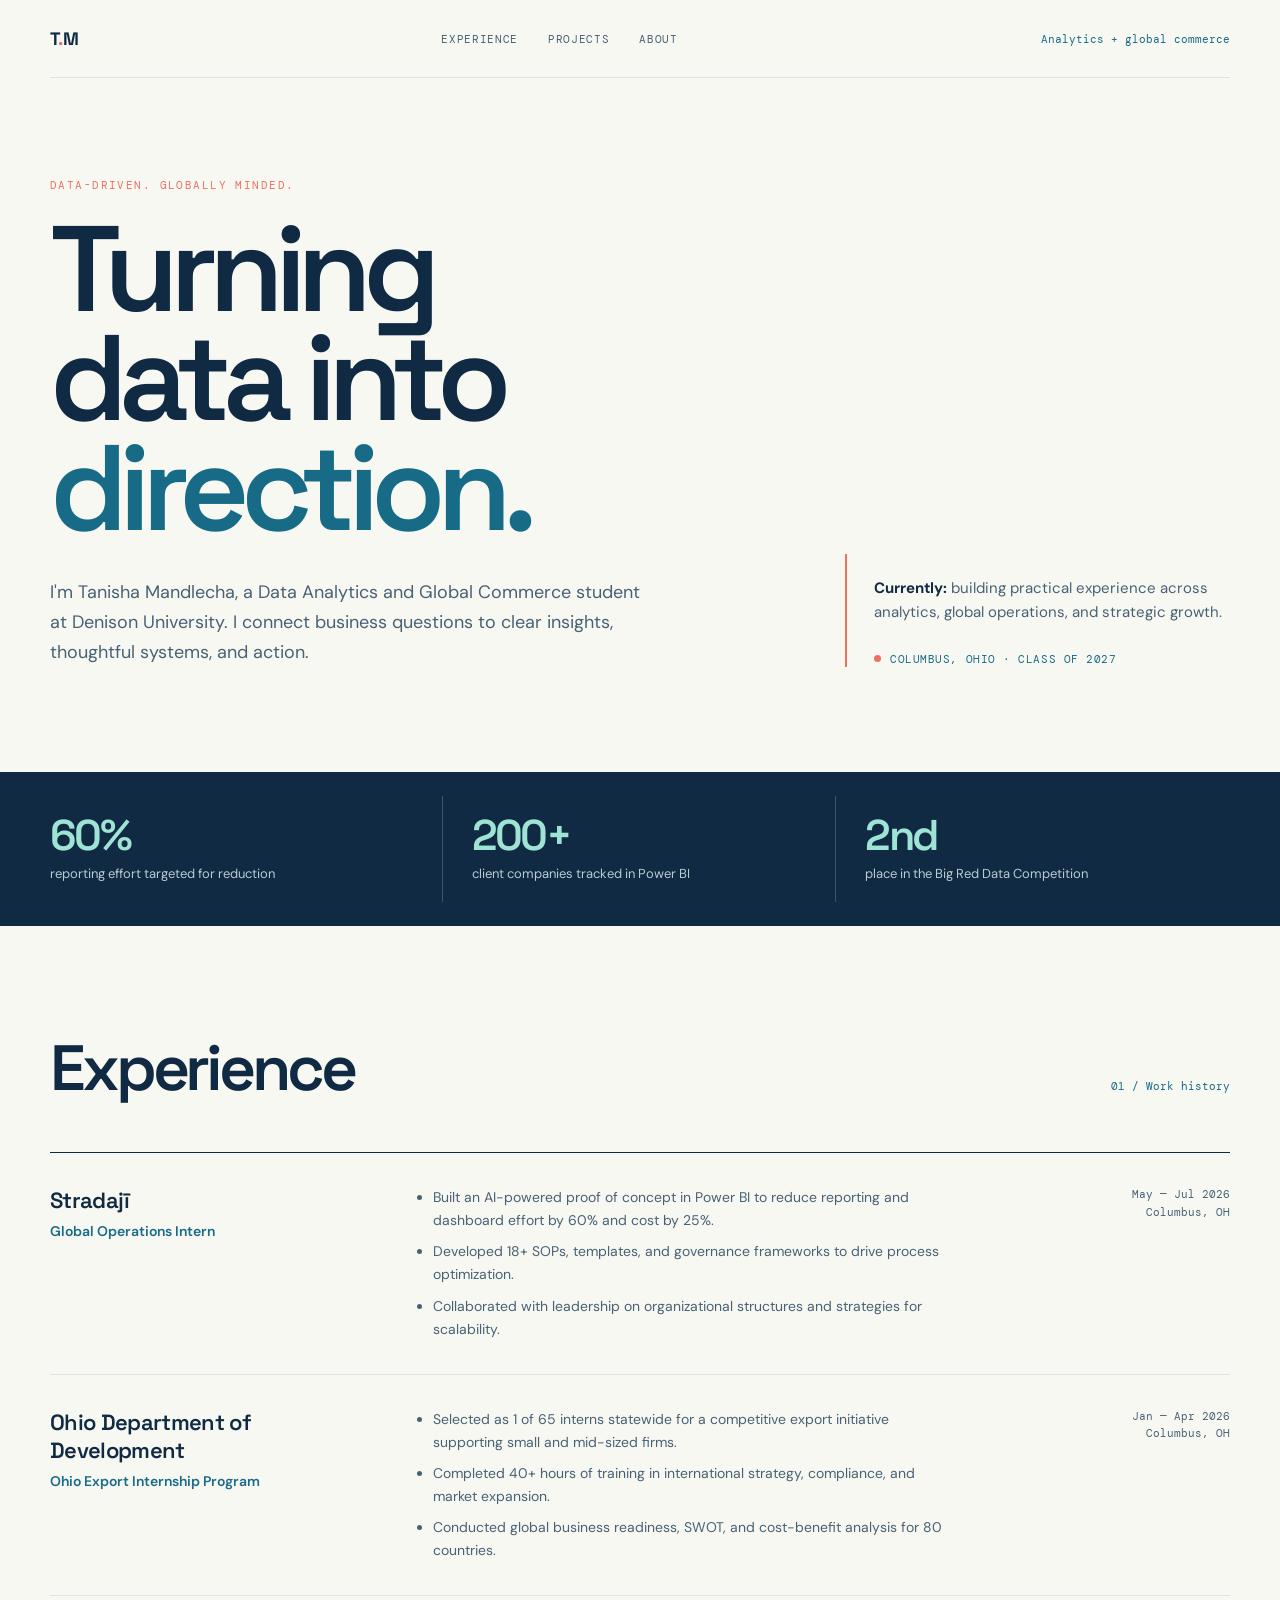
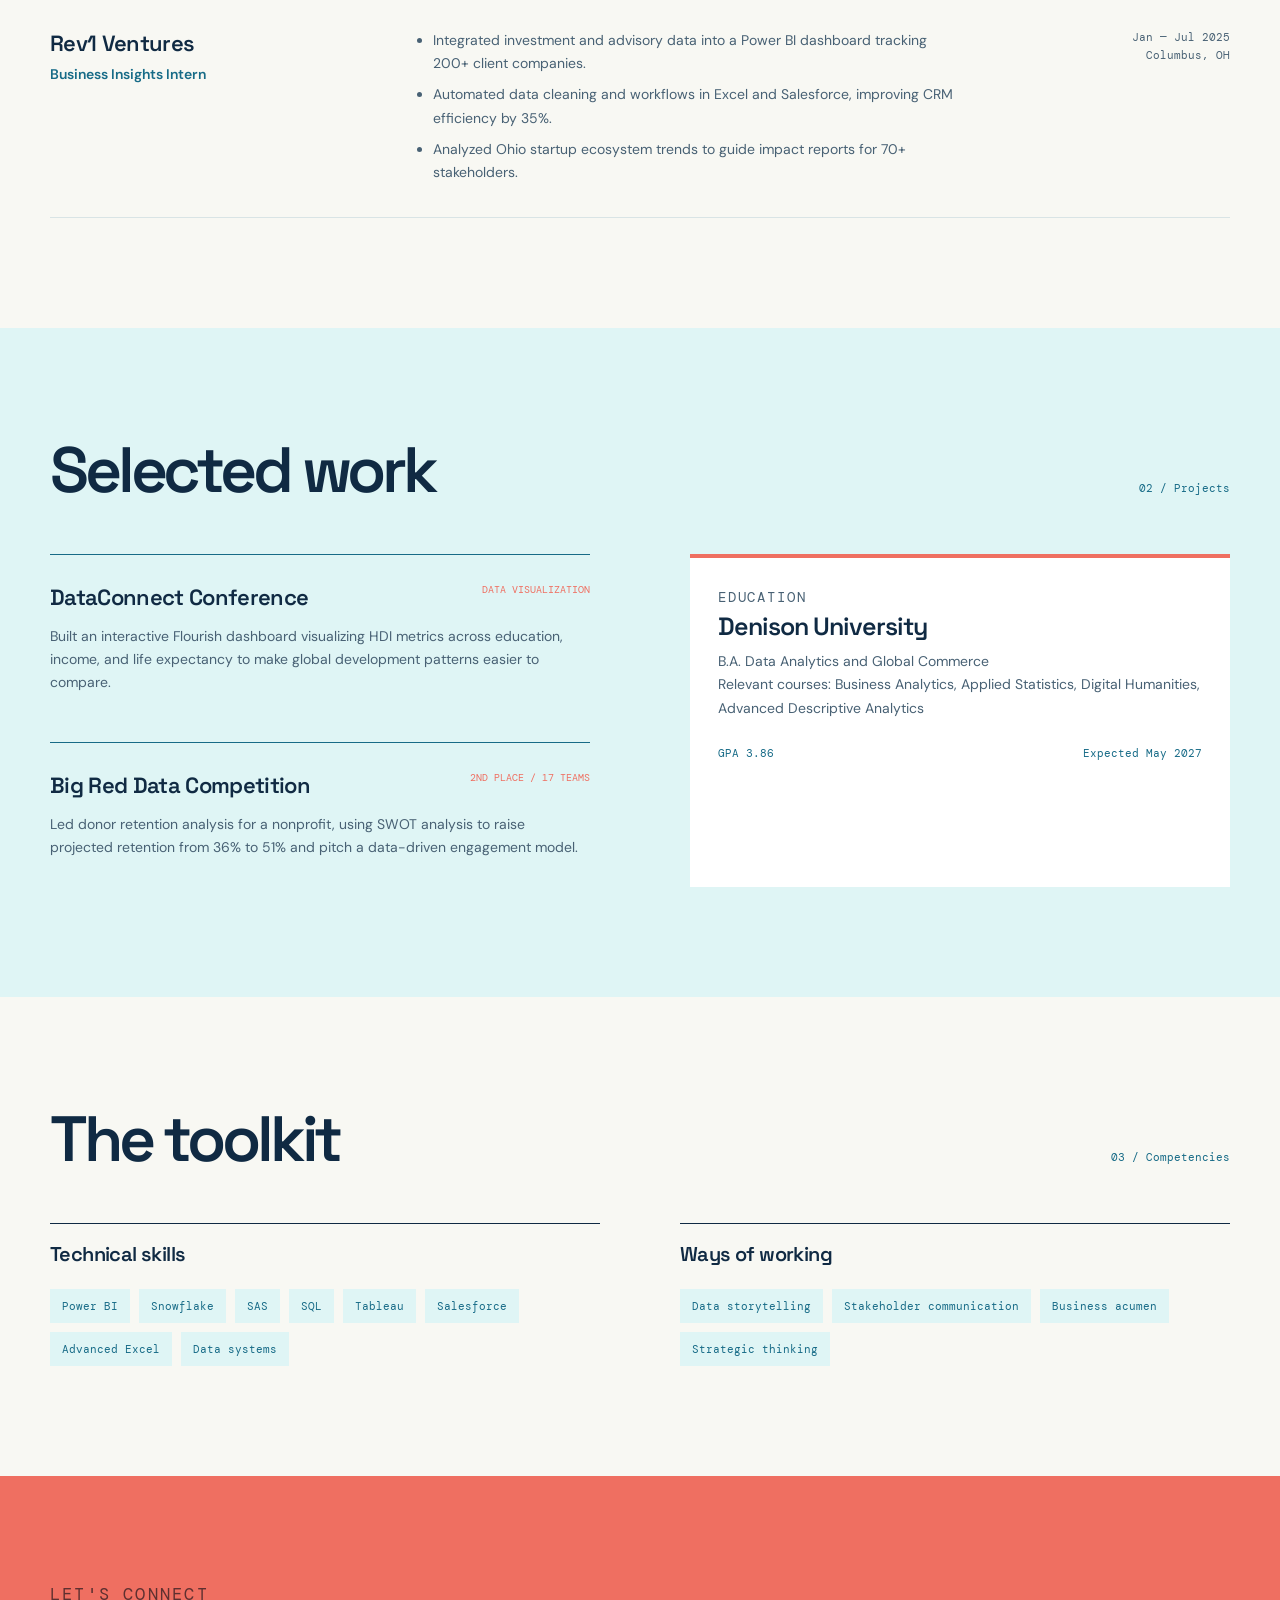
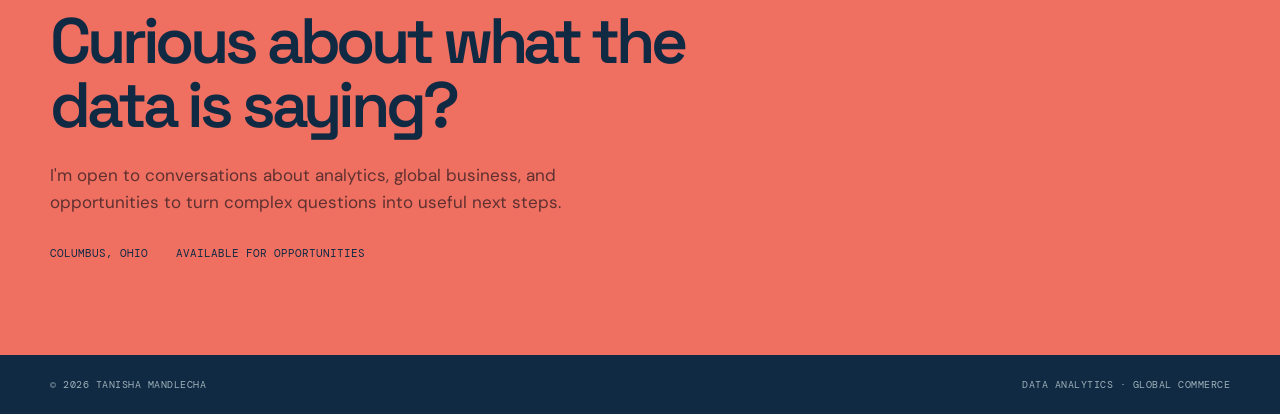
==== index-checkpoint.html @ de3f12a1 "Create index-checkpoint.html" ====
<!doctype html>
<html lang="en">
<head>
	<meta charset="utf-8">
	<meta name="viewport" content="width=device-width, initial-scale=1">
	<meta name="description" content="Tanisha Mandlecha is a Data Analytics and Global Commerce student at Denison University.">
	<title>Tanisha Mandlecha | Analytics & Global Commerce</title>
	<link rel="preconnect" href="https://fonts.googleapis.com">
	<link rel="preconnect" href="https://fonts.gstatic.com" crossorigin>
	<link href="https://fonts.googleapis.com/css2?family=DM+Mono:wght@400;500&family=DM+Sans:wght@400;500;600;700&family=Space+Grotesk:wght@500;600;700&display=swap" rel="stylesheet">
	<style>
		:root {
			--navy: #102a43;
			--blue: #176b87;
			--sky: #dff5f5;
			--mint: #9fe3d5;
			--coral: #ef6f61;
			--cream: #f8f8f3;
			--white: #fff;
			--ink-soft: #486174;
			--line: #d9e4e5;
			--display: "Space Grotesk", sans-serif;
			--body: "DM Sans", sans-serif;
			--mono: "DM Mono", monospace;
		}
		* { box-sizing: border-box; }
		html { scroll-behavior: smooth; }
		body { margin: 0; color: var(--navy); background: var(--cream); font-family: var(--body); }
		a { color: inherit; text-decoration: none; }
		.skip-link { position: absolute; left: 16px; top: -60px; padding: 10px 14px; color: var(--white); background: var(--navy); z-index: 10; }
		.skip-link:focus { top: 16px; }
		.container { width: min(1180px, calc(100% - 80px)); margin: 0 auto; }
		header { display: flex; align-items: center; justify-content: space-between; padding: 27px 0; border-bottom: 1px solid var(--line); }
		.logo { font: 700 18px var(--display); letter-spacing: -.04em; }
		.logo span { color: var(--coral); }
		nav { display: flex; gap: 30px; color: var(--ink-soft); font: 11px var(--mono); letter-spacing: .06em; text-transform: uppercase; }
		nav a { transition: color .2s ease; }
		nav a:hover, nav a:focus-visible { color: var(--coral); }
		.header-note { color: var(--blue); font: 11px var(--mono); }
		.hero { display: grid; grid-template-columns: minmax(0, 1.3fr) minmax(260px, .7fr); gap: 80px; align-items: end; min-height: 650px; padding: 100px 0 105px; }
		.eyebrow, .section-label { margin: 0 0 23px; color: var(--coral); font: 11px var(--mono); letter-spacing: .13em; text-transform: uppercase; }
		h1 { max-width: 800px; margin: 0; font: 600 clamp(4.6rem, 9.5vw, 9rem)/.9 var(--display); letter-spacing: -.075em; }
		.hero h1 em { color: var(--blue); font-style: normal; }
		.hero-intro { max-width: 610px; margin: 35px 0 0; color: var(--ink-soft); font-size: 18px; line-height: 1.65; }
		.hero-aside { padding: 22px 0 0 27px; border-left: 2px solid var(--coral); }
		.hero-aside p { margin: 0 0 22px; color: var(--ink-soft); font-size: 15px; line-height: 1.6; }
		.hero-aside strong { color: var(--navy); font-weight: 700; }
		.location { display: inline-flex; align-items: center; gap: 9px; color: var(--blue); font: 11px var(--mono); letter-spacing: .05em; text-transform: uppercase; }
		.location::before { content: ""; width: 7px; height: 7px; border-radius: 50%; background: var(--coral); }
		.impact { padding: 24px 0; color: var(--white); background: var(--navy); }
		.impact-grid { display: grid; grid-template-columns: repeat(3, 1fr); gap: 1px; }
		.impact-card { padding: 20px 28px 20px 0; border-right: 1px solid rgba(255, 255, 255, .2); }
		.impact-card + .impact-card { padding-left: 28px; }
		.impact-card:last-child { border: 0; }
		.impact-number { display: block; color: var(--mint); font: 600 43px/.95 var(--display); letter-spacing: -.06em; }
		.impact-label { display: block; margin-top: 8px; color: #b9cbd2; font-size: 13px; }
		.section { padding: 110px 0; }
		.section-heading { display: flex; align-items: baseline; justify-content: space-between; gap: 30px; margin-bottom: 52px; }
		h2 { margin: 0; font: 600 clamp(2.5rem, 5vw, 4.4rem)/1 var(--display); letter-spacing: -.065em; }
		.section-number { color: var(--blue); font: 11px var(--mono); }
		.experience-list { border-top: 1px solid var(--navy); }
		.experience-item { display: grid; grid-template-columns: 1.1fr 1.8fr .8fr; gap: 35px; padding: 33px 0; border-bottom: 1px solid var(--line); }
		.experience-item h3 { margin: 0 0 6px; font: 600 22px var(--display); letter-spacing: -.03em; }
		.role { color: var(--blue); font-size: 14px; font-weight: 600; }
		.experience-item ul { margin: 0; padding-left: 18px; color: var(--ink-soft); font-size: 14px; line-height: 1.65; }
		.experience-item li + li { margin-top: 8px; }
		.date { color: var(--ink-soft); font: 11px var(--mono); line-height: 1.6; text-align: right; }
		.light-band { background: var(--sky); }
		.two-column { display: grid; grid-template-columns: 1fr 1fr; gap: 100px; }
		.project { padding: 28px 0; border-top: 1px solid var(--blue); }
		.project + .project { margin-top: 20px; }
		.project-top { display: flex; justify-content: space-between; gap: 15px; }
		.project h3 { margin: 0; font: 600 22px var(--display); letter-spacing: -.03em; }
		.project-type { color: var(--coral); font: 10px var(--mono); text-transform: uppercase; }
		.project p { margin: 14px 0 0; color: var(--ink-soft); font-size: 14px; line-height: 1.65; }
		.education { padding: 28px; background: var(--white); border-top: 4px solid var(--coral); }
		.education h3 { margin: 0 0 8px; font: 600 25px var(--display); letter-spacing: -.04em; }
		.education p { margin: 0; color: var(--ink-soft); font-size: 14px; line-height: 1.7; }
		.edu-meta { display: flex; justify-content: space-between; gap: 15px; margin-top: 25px; color: var(--blue); font: 11px var(--mono); }
		.skills-layout { display: grid; grid-template-columns: 1fr 1fr; gap: 80px; }
		.skill-group { padding-top: 17px; border-top: 1px solid var(--navy); }
		.skill-group h3 { margin: 0 0 22px; font: 600 20px var(--display); letter-spacing: -.03em; }
		.skill-list { display: flex; flex-wrap: wrap; gap: 9px; }
		.skill { padding: 10px 12px; color: var(--blue); background: var(--sky); font: 11px var(--mono); }
		.contact { padding: 80px 0 95px; color: var(--white); background: var(--coral); }
		.contact h2 { max-width: 720px; color: var(--navy); }
		.contact p { max-width: 530px; margin: 25px 0 0; color: #5e3030; font-size: 17px; line-height: 1.6; }
		.contact-meta { display: flex; flex-wrap: wrap; gap: 13px 28px; margin-top: 30px; color: var(--navy); font: 11px var(--mono); text-transform: uppercase; }
		footer { color: #9eb1b9; background: var(--navy); font: 10px var(--mono); letter-spacing: .05em; text-transform: uppercase; }
		footer .container { display: flex; justify-content: space-between; gap: 20px; padding: 23px 0; }
		@media (max-width: 760px) {
			.container { width: min(100% - 40px, 590px); }
			header { padding: 21px 0; }
			nav { display: none; }
			.header-note { font-size: 9px; }
			.hero { display: block; min-height: auto; padding: 85px 0 90px; }
			h1 { font-size: clamp(4.4rem, 20vw, 7rem); }
			.hero-intro { font-size: 16px; }
			.hero-aside { margin-top: 55px; }
			.impact-grid { grid-template-columns: 1fr; gap: 0; }
			.impact-card, .impact-card + .impact-card { padding: 20px 0; border-right: 0; border-bottom: 1px solid rgba(255, 255, 255, .2); }
			.impact-card:last-child { border-bottom: 0; }
			.section { padding: 75px 0; }
			.section-heading { margin-bottom: 35px; }
			.experience-item { display: block; padding: 28px 0; }
			.experience-item ul { margin-top: 20px; }
			.date { margin-top: 19px; text-align: left; }
			.two-column, .skills-layout { grid-template-columns: 1fr; gap: 55px; }
			.project-top { display: block; }
			.project-type { display: block; margin-top: 8px; }
			footer .container { font-size: 8px; }
		}
	</style>
</head>
<body>
	<a class="skip-link" href="#main-content">Skip to content</a>
	<header class="container">
		<a class="logo" href="#top" aria-label="Tanisha Mandlecha home">T<span>.</span>M</a>
		<nav aria-label="Main navigation"><a href="#experience">Experience</a><a href="#projects">Projects</a><a href="#about">About</a></nav>
		<span class="header-note">Analytics + global commerce</span>
	</header>
	<main id="main-content">
		<section class="hero container" id="top" aria-labelledby="hero-title">
			<div><p class="eyebrow">Data-driven. Globally minded.</p><h1 id="hero-title">Turning<br>data into <em>direction.</em></h1><p class="hero-intro">I'm Tanisha Mandlecha, a Data Analytics and Global Commerce student at Denison University. I connect business questions to clear insights, thoughtful systems, and action.</p></div>
			<aside class="hero-aside"><p><strong>Currently:</strong> building practical experience across analytics, global operations, and strategic growth.</p><span class="location">Columbus, Ohio · Class of 2027</span></aside>
		</section>
		<section class="impact" aria-label="Career highlights"><div class="container impact-grid"><div class="impact-card"><span class="impact-number">60%</span><span class="impact-label">reporting effort targeted for reduction</span></div><div class="impact-card"><span class="impact-number">200+</span><span class="impact-label">client companies tracked in Power BI</span></div><div class="impact-card"><span class="impact-number">2nd</span><span class="impact-label">place in the Big Red Data Competition</span></div></div></section>
		<section class="section container" id="experience" aria-labelledby="experience-title">
			<div class="section-heading"><h2 id="experience-title">Experience</h2><span class="section-number">01 / Work history</span></div>
			<div class="experience-list">
				<article class="experience-item"><div><h3>Stradajī</h3><span class="role">Global Operations Intern</span></div><ul><li>Built an AI-powered proof of concept in Power BI to reduce reporting and dashboard effort by 60% and cost by 25%.</li><li>Developed 18+ SOPs, templates, and governance frameworks to drive process optimization.</li><li>Collaborated with leadership on organizational structures and strategies for scalability.</li></ul><div class="date">May — Jul 2026<br>Columbus, OH</div></article>
				<article class="experience-item"><div><h3>Ohio Department of Development</h3><span class="role">Ohio Export Internship Program</span></div><ul><li>Selected as 1 of 65 interns statewide for a competitive export initiative supporting small and mid-sized firms.</li><li>Completed 40+ hours of training in international strategy, compliance, and market expansion.</li><li>Conducted global business readiness, SWOT, and cost-benefit analysis for 80 countries.</li></ul><div class="date">Jan — Apr 2026<br>Columbus, OH</div></article>
				<article class="experience-item"><div><h3>Rev1 Ventures</h3><span class="role">Business Insights Intern</span></div><ul><li>Integrated investment and advisory data into a Power BI dashboard tracking 200+ client companies.</li><li>Automated data cleaning and workflows in Excel and Salesforce, improving CRM efficiency by 35%.</li><li>Analyzed Ohio startup ecosystem trends to guide impact reports for 70+ stakeholders.</li></ul><div class="date">Jan — Jul 2025<br>Columbus, OH</div></article>
			</div>
		</section>
		<section class="light-band" id="projects"><div class="section container"><div class="section-heading"><h2>Selected work</h2><span class="section-number">02 / Projects</span></div><div class="two-column"><div><article class="project"><div class="project-top"><h3>DataConnect Conference</h3><span class="project-type">Data visualization</span></div><p>Built an interactive Flourish dashboard visualizing HDI metrics across education, income, and life expectancy to make global development patterns easier to compare.</p></article><article class="project"><div class="project-top"><h3>Big Red Data Competition</h3><span class="project-type">2nd place / 17 teams</span></div><p>Led donor retention analysis for a nonprofit, using SWOT analysis to raise projected retention from 36% to 51% and pitch a data-driven engagement model.</p></article></div><div class="education" id="about"><p class="section-label">Education</p><h3>Denison University</h3><p>B.A. Data Analytics and Global Commerce<br>Relevant courses: Business Analytics, Applied Statistics, Digital Humanities, Advanced Descriptive Analytics</p><div class="edu-meta"><span>GPA 3.86</span><span>Expected May 2027</span></div></div></div></div></section>
		<section class="section container" aria-labelledby="skills-title"><div class="section-heading"><h2 id="skills-title">The toolkit</h2><span class="section-number">03 / Competencies</span></div><div class="skills-layout"><div class="skill-group"><h3>Technical skills</h3><div class="skill-list"><span class="skill">Power BI</span><span class="skill">Snowflake</span><span class="skill">SAS</span><span class="skill">SQL</span><span class="skill">Tableau</span><span class="skill">Salesforce</span><span class="skill">Advanced Excel</span><span class="skill">Data systems</span></div></div><div class="skill-group"><h3>Ways of working</h3><div class="skill-list"><span class="skill">Data storytelling</span><span class="skill">Stakeholder communication</span><span class="skill">Business acumen</span><span class="skill">Strategic thinking</span></div></div></div></section>
		<section class="contact" aria-labelledby="contact-title"><div class="container"><p class="section-label">Let's connect</p><h2 id="contact-title">Curious about what the data is saying?</h2><p>I'm open to conversations about analytics, global business, and opportunities to turn complex questions into useful next steps.</p><div class="contact-meta"><span>Columbus, Ohio</span><span>Available for opportunities</span></div></div></section>
	</main>
	<footer><div class="container"><span>© 2026 Tanisha Mandlecha</span><span>Data analytics · Global commerce</span></div></footer>
</body>
</html>
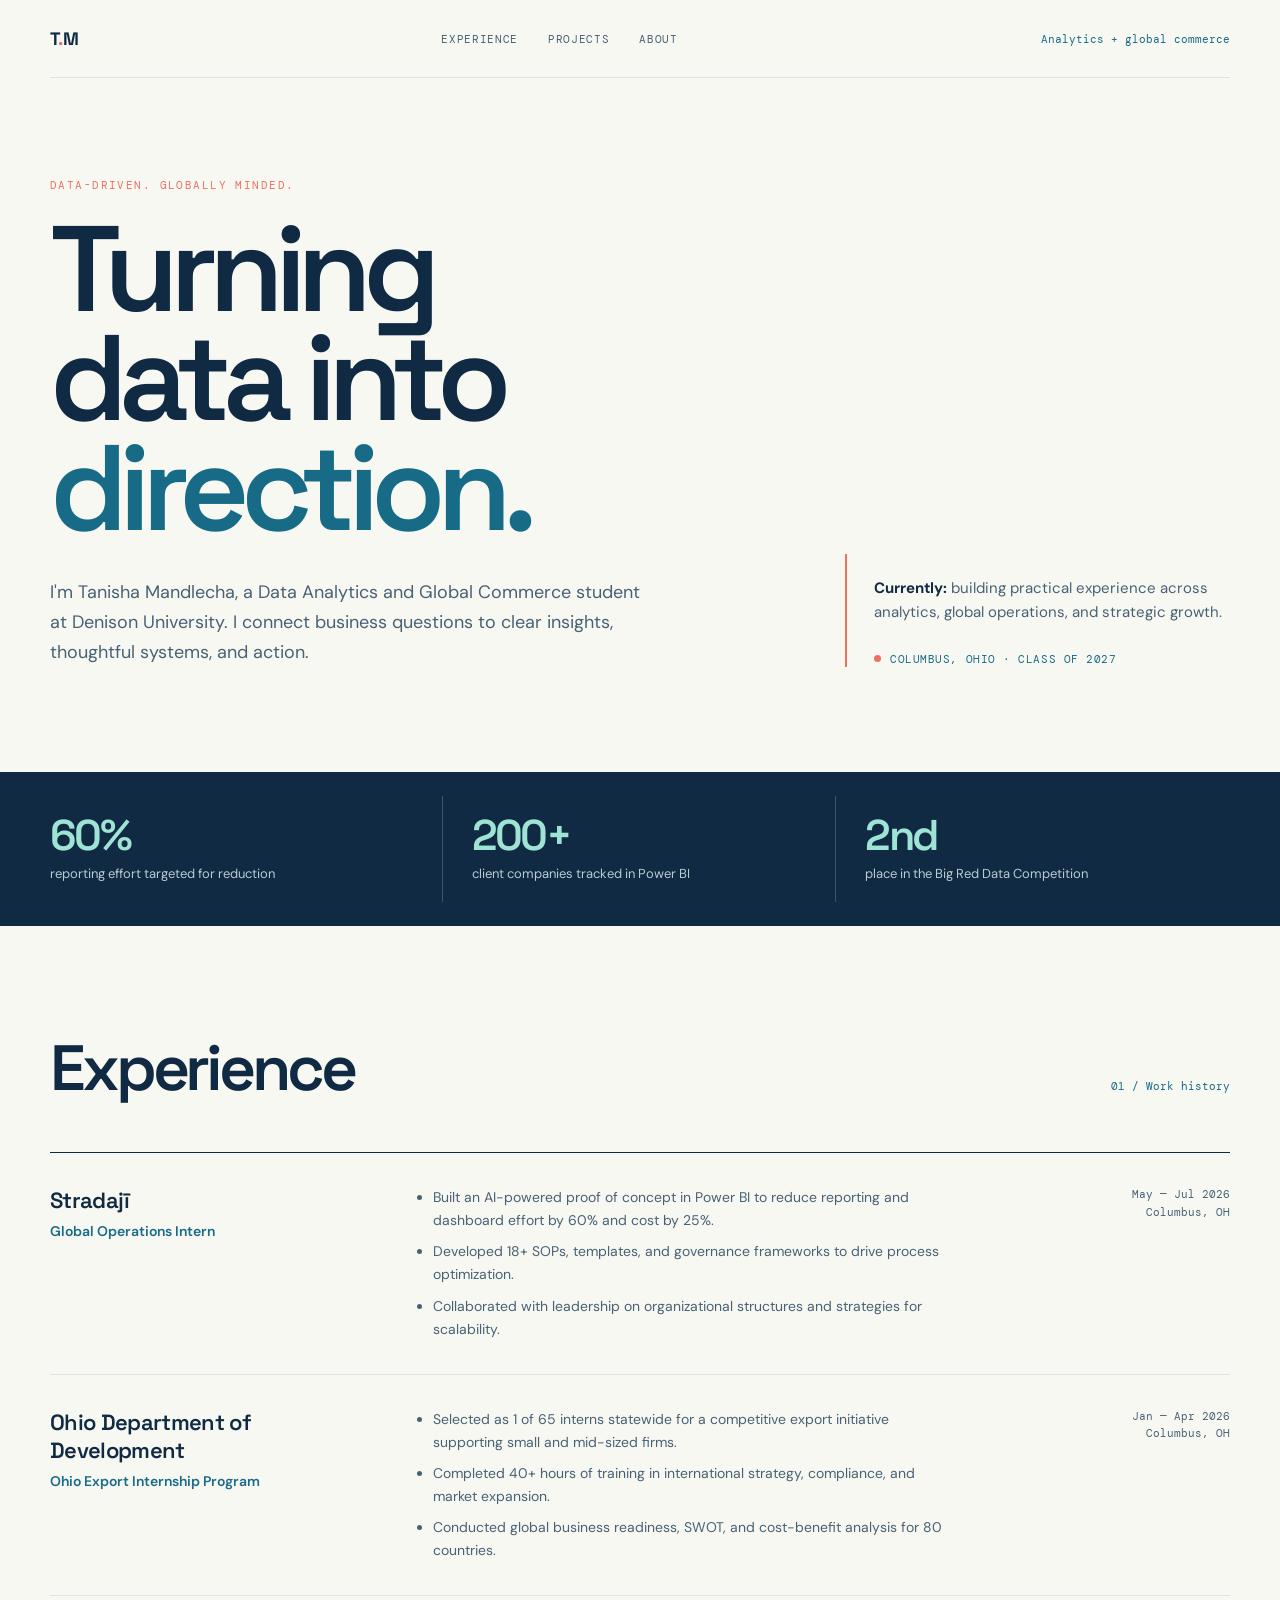
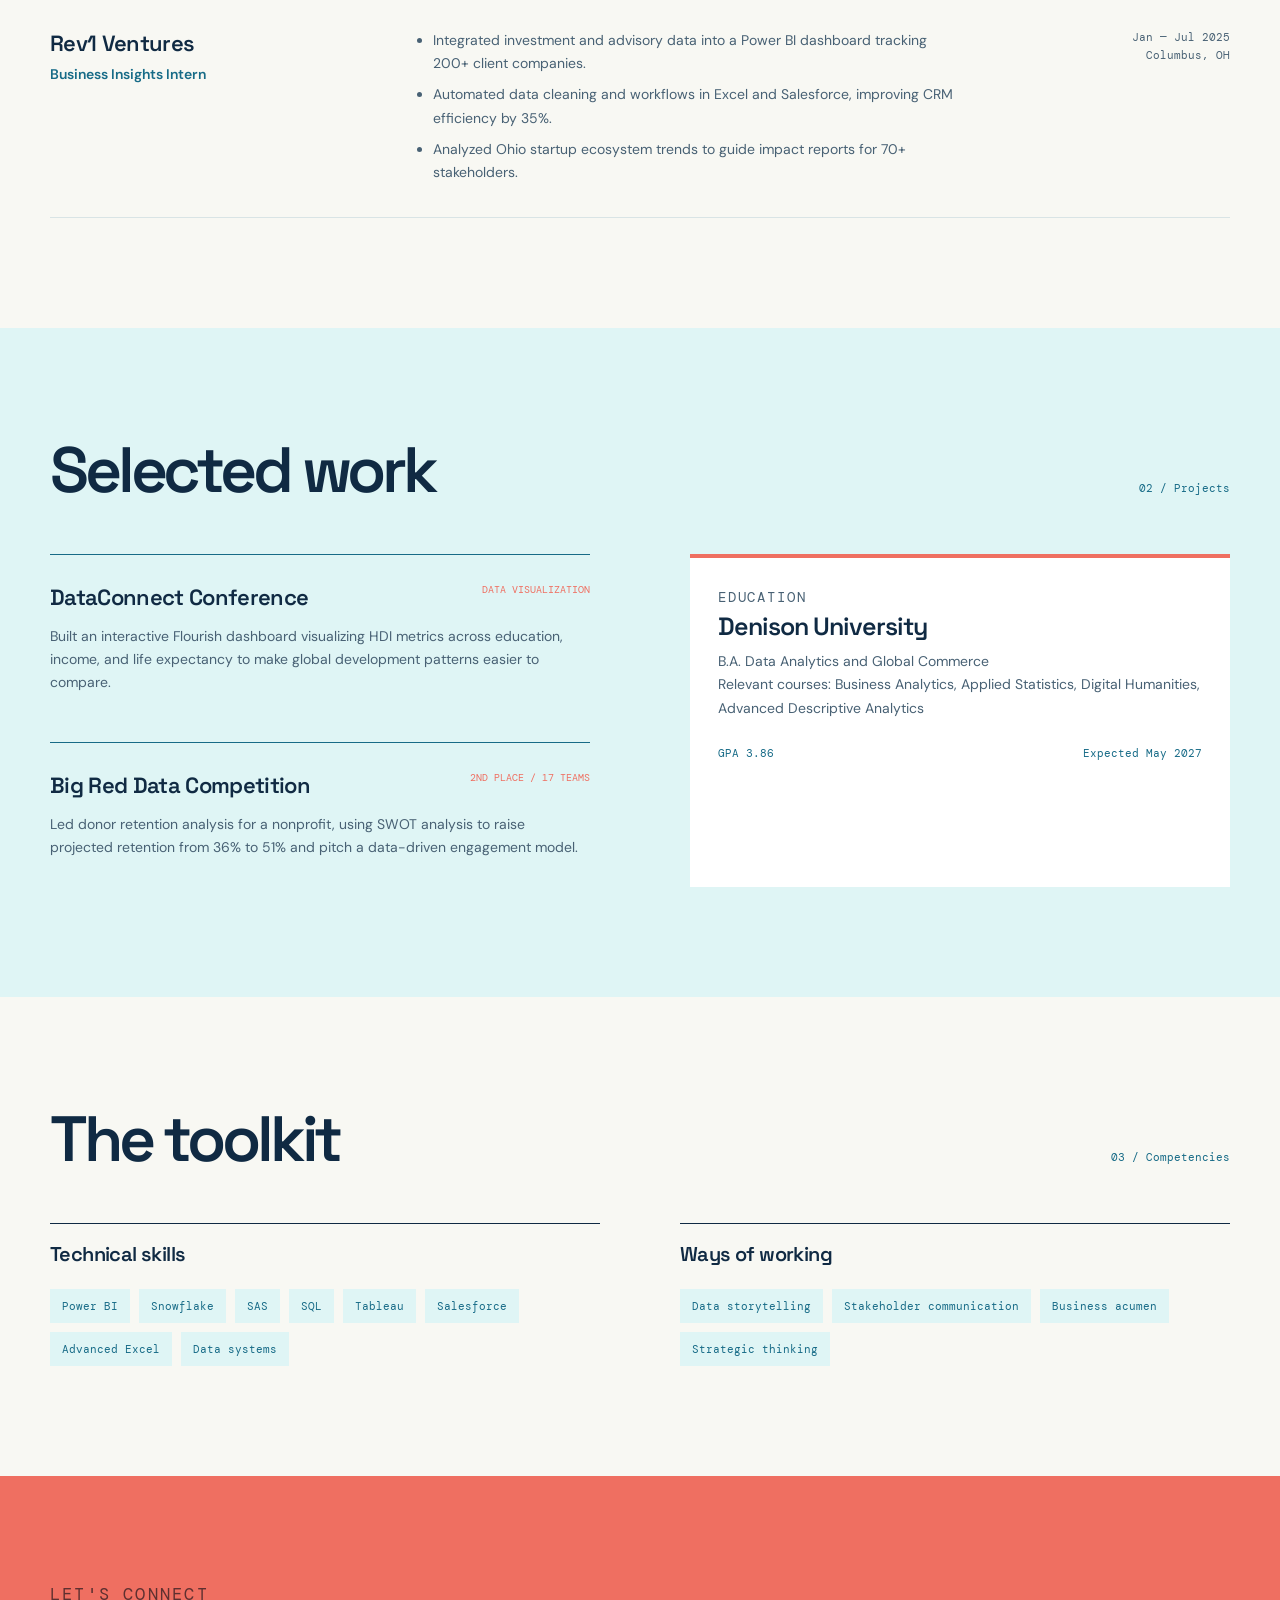
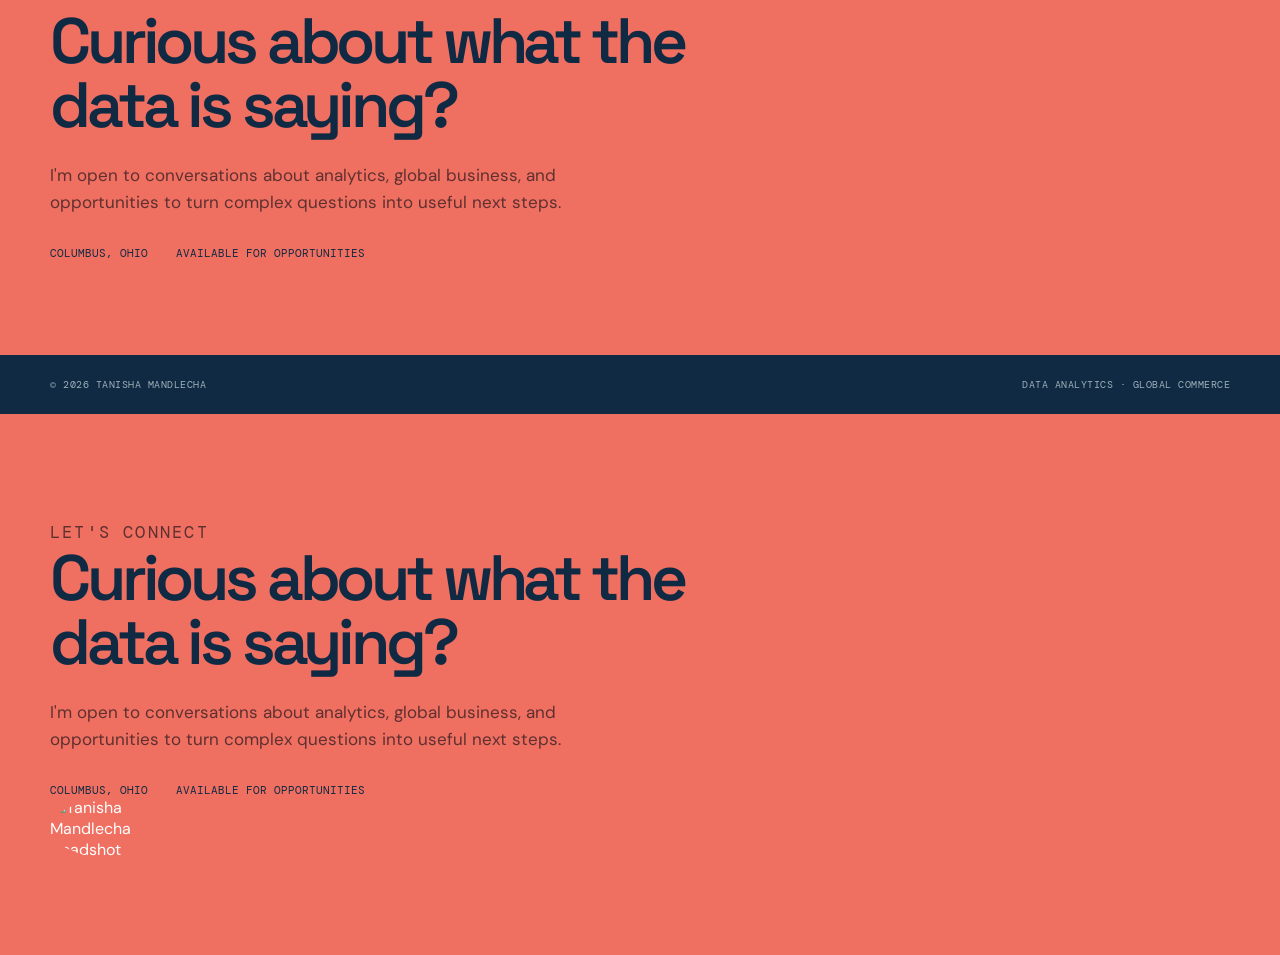
==== commit 8df33bef: "Update index-checkpoint.html" ====
--- a/index-checkpoint.html
+++ b/index-checkpoint.html
@@ -138,5 +138,26 @@
 		<section class="contact" aria-labelledby="contact-title"><div class="container"><p class="section-label">Let's connect</p><h2 id="contact-title">Curious about what the data is saying?</h2><p>I'm open to conversations about analytics, global business, and opportunities to turn complex questions into useful next steps.</p><div class="contact-meta"><span>Columbus, Ohio</span><span>Available for opportunities</span></div></div></section>
 	</main>
 	<footer><div class="container"><span>© 2026 Tanisha Mandlecha</span><span>Data analytics · Global commerce</span></div></footer>
+	<body>
+		<!-- Other sections of the website -->
+		
+		<!-- Add the "Let's connect" section here -->
+		<section class="contact" aria-labelledby="contact-title">
+		  <div class="container">
+			<p class="section-label">Let's connect</p>
+			<h2 id="contact-title">Curious about what the data is saying?</h2>
+			<p>I'm open to conversations about analytics, global business, and opportunities to turn complex questions into useful next steps.</p>
+			<div class="contact-meta">
+			  <span>Columbus, Ohio</span>
+			  <span>Available for opportunities</span>
+			</div>
+			<!-- Adding the headshot image -->
+			<div class="headshot">
+			  <img src="IMG_5305.png" alt="Tanisha Mandlecha Headshot" style="max-width: 150px; border-radius: 50%;">
+			</div>
+		  </div>
+		</section>
+		
+	  </body>
 </body>
 </html>
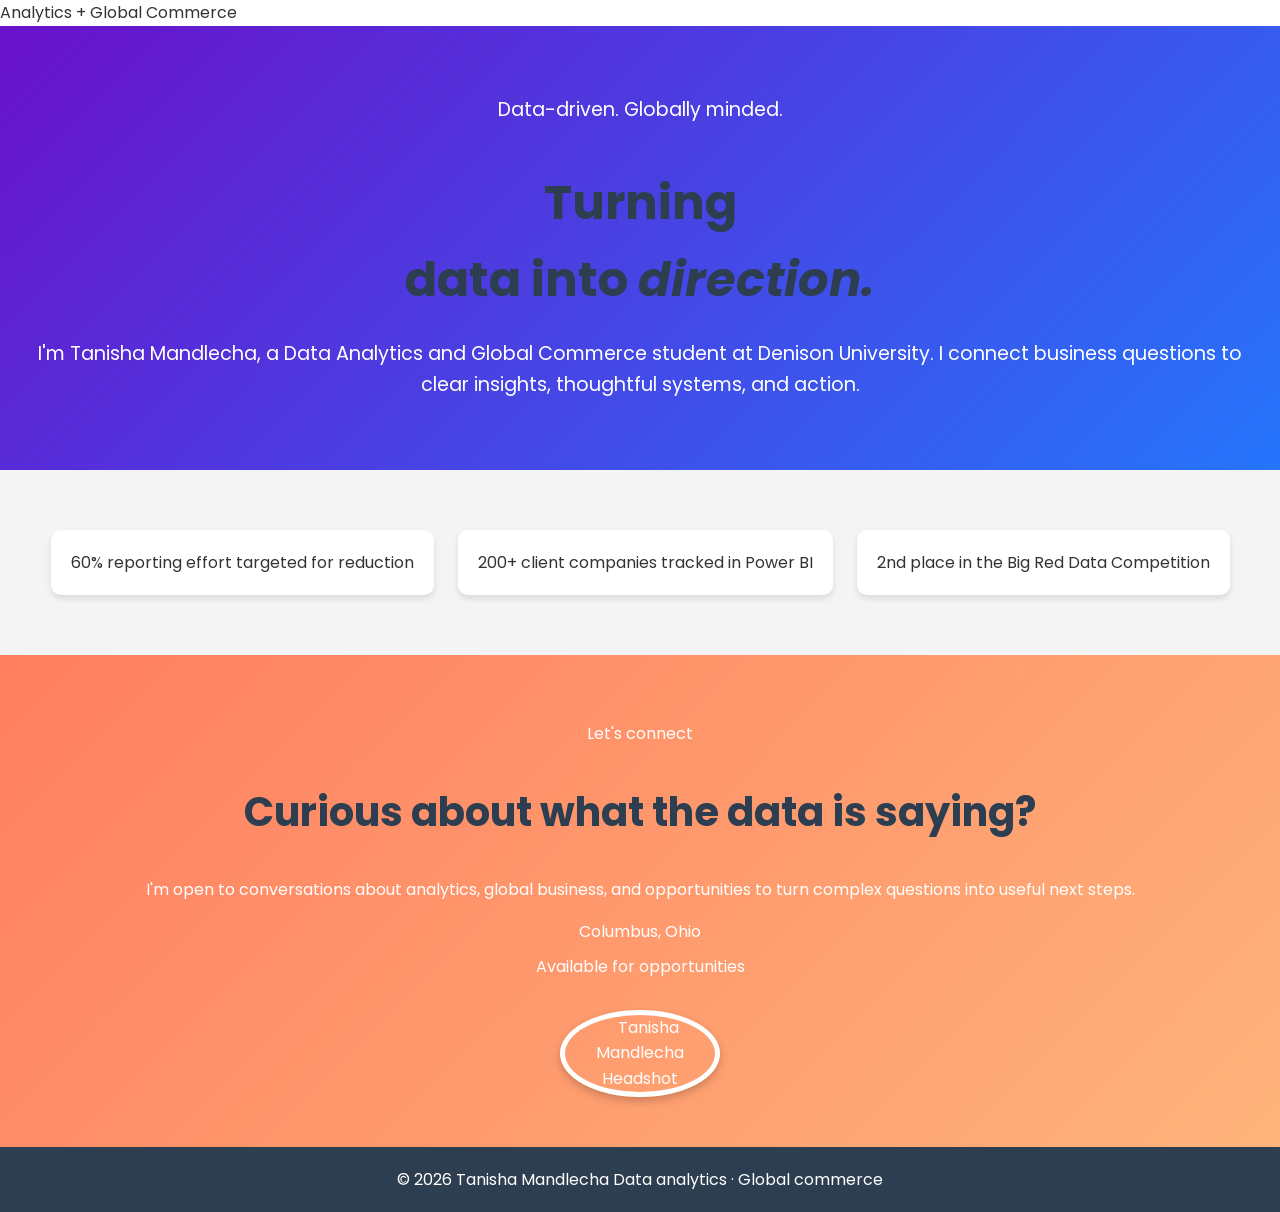
==== commit 3ab74cd3: "Update index-checkpoint.html" ====
--- a/index-checkpoint.html
+++ b/index-checkpoint.html
@@ -1,163 +1,154 @@
-<!doctype html>
+<!DOCTYPE html>
 <html lang="en">
 <head>
-	<meta charset="utf-8">
-	<meta name="viewport" content="width=device-width, initial-scale=1">
-	<meta name="description" content="Tanisha Mandlecha is a Data Analytics and Global Commerce student at Denison University.">
-	<title>Tanisha Mandlecha | Analytics & Global Commerce</title>
-	<link rel="preconnect" href="https://fonts.googleapis.com">
-	<link rel="preconnect" href="https://fonts.gstatic.com" crossorigin>
-	<link href="https://fonts.googleapis.com/css2?family=DM+Mono:wght@400;500&family=DM+Sans:wght@400;500;600;700&family=Space+Grotesk:wght@500;600;700&display=swap" rel="stylesheet">
-	<style>
-		:root {
-			--navy: #102a43;
-			--blue: #176b87;
-			--sky: #dff5f5;
-			--mint: #9fe3d5;
-			--coral: #ef6f61;
-			--cream: #f8f8f3;
-			--white: #fff;
-			--ink-soft: #486174;
-			--line: #d9e4e5;
-			--display: "Space Grotesk", sans-serif;
-			--body: "DM Sans", sans-serif;
-			--mono: "DM Mono", monospace;
-		}
-		* { box-sizing: border-box; }
-		html { scroll-behavior: smooth; }
-		body { margin: 0; color: var(--navy); background: var(--cream); font-family: var(--body); }
-		a { color: inherit; text-decoration: none; }
-		.skip-link { position: absolute; left: 16px; top: -60px; padding: 10px 14px; color: var(--white); background: var(--navy); z-index: 10; }
-		.skip-link:focus { top: 16px; }
-		.container { width: min(1180px, calc(100% - 80px)); margin: 0 auto; }
-		header { display: flex; align-items: center; justify-content: space-between; padding: 27px 0; border-bottom: 1px solid var(--line); }
-		.logo { font: 700 18px var(--display); letter-spacing: -.04em; }
-		.logo span { color: var(--coral); }
-		nav { display: flex; gap: 30px; color: var(--ink-soft); font: 11px var(--mono); letter-spacing: .06em; text-transform: uppercase; }
-		nav a { transition: color .2s ease; }
-		nav a:hover, nav a:focus-visible { color: var(--coral); }
-		.header-note { color: var(--blue); font: 11px var(--mono); }
-		.hero { display: grid; grid-template-columns: minmax(0, 1.3fr) minmax(260px, .7fr); gap: 80px; align-items: end; min-height: 650px; padding: 100px 0 105px; }
-		.eyebrow, .section-label { margin: 0 0 23px; color: var(--coral); font: 11px var(--mono); letter-spacing: .13em; text-transform: uppercase; }
-		h1 { max-width: 800px; margin: 0; font: 600 clamp(4.6rem, 9.5vw, 9rem)/.9 var(--display); letter-spacing: -.075em; }
-		.hero h1 em { color: var(--blue); font-style: normal; }
-		.hero-intro { max-width: 610px; margin: 35px 0 0; color: var(--ink-soft); font-size: 18px; line-height: 1.65; }
-		.hero-aside { padding: 22px 0 0 27px; border-left: 2px solid var(--coral); }
-		.hero-aside p { margin: 0 0 22px; color: var(--ink-soft); font-size: 15px; line-height: 1.6; }
-		.hero-aside strong { color: var(--navy); font-weight: 700; }
-		.location { display: inline-flex; align-items: center; gap: 9px; color: var(--blue); font: 11px var(--mono); letter-spacing: .05em; text-transform: uppercase; }
-		.location::before { content: ""; width: 7px; height: 7px; border-radius: 50%; background: var(--coral); }
-		.impact { padding: 24px 0; color: var(--white); background: var(--navy); }
-		.impact-grid { display: grid; grid-template-columns: repeat(3, 1fr); gap: 1px; }
-		.impact-card { padding: 20px 28px 20px 0; border-right: 1px solid rgba(255, 255, 255, .2); }
-		.impact-card + .impact-card { padding-left: 28px; }
-		.impact-card:last-child { border: 0; }
-		.impact-number { display: block; color: var(--mint); font: 600 43px/.95 var(--display); letter-spacing: -.06em; }
-		.impact-label { display: block; margin-top: 8px; color: #b9cbd2; font-size: 13px; }
-		.section { padding: 110px 0; }
-		.section-heading { display: flex; align-items: baseline; justify-content: space-between; gap: 30px; margin-bottom: 52px; }
-		h2 { margin: 0; font: 600 clamp(2.5rem, 5vw, 4.4rem)/1 var(--display); letter-spacing: -.065em; }
-		.section-number { color: var(--blue); font: 11px var(--mono); }
-		.experience-list { border-top: 1px solid var(--navy); }
-		.experience-item { display: grid; grid-template-columns: 1.1fr 1.8fr .8fr; gap: 35px; padding: 33px 0; border-bottom: 1px solid var(--line); }
-		.experience-item h3 { margin: 0 0 6px; font: 600 22px var(--display); letter-spacing: -.03em; }
-		.role { color: var(--blue); font-size: 14px; font-weight: 600; }
-		.experience-item ul { margin: 0; padding-left: 18px; color: var(--ink-soft); font-size: 14px; line-height: 1.65; }
-		.experience-item li + li { margin-top: 8px; }
-		.date { color: var(--ink-soft); font: 11px var(--mono); line-height: 1.6; text-align: right; }
-		.light-band { background: var(--sky); }
-		.two-column { display: grid; grid-template-columns: 1fr 1fr; gap: 100px; }
-		.project { padding: 28px 0; border-top: 1px solid var(--blue); }
-		.project + .project { margin-top: 20px; }
-		.project-top { display: flex; justify-content: space-between; gap: 15px; }
-		.project h3 { margin: 0; font: 600 22px var(--display); letter-spacing: -.03em; }
-		.project-type { color: var(--coral); font: 10px var(--mono); text-transform: uppercase; }
-		.project p { margin: 14px 0 0; color: var(--ink-soft); font-size: 14px; line-height: 1.65; }
-		.education { padding: 28px; background: var(--white); border-top: 4px solid var(--coral); }
-		.education h3 { margin: 0 0 8px; font: 600 25px var(--display); letter-spacing: -.04em; }
-		.education p { margin: 0; color: var(--ink-soft); font-size: 14px; line-height: 1.7; }
-		.edu-meta { display: flex; justify-content: space-between; gap: 15px; margin-top: 25px; color: var(--blue); font: 11px var(--mono); }
-		.skills-layout { display: grid; grid-template-columns: 1fr 1fr; gap: 80px; }
-		.skill-group { padding-top: 17px; border-top: 1px solid var(--navy); }
-		.skill-group h3 { margin: 0 0 22px; font: 600 20px var(--display); letter-spacing: -.03em; }
-		.skill-list { display: flex; flex-wrap: wrap; gap: 9px; }
-		.skill { padding: 10px 12px; color: var(--blue); background: var(--sky); font: 11px var(--mono); }
-		.contact { padding: 80px 0 95px; color: var(--white); background: var(--coral); }
-		.contact h2 { max-width: 720px; color: var(--navy); }
-		.contact p { max-width: 530px; margin: 25px 0 0; color: #5e3030; font-size: 17px; line-height: 1.6; }
-		.contact-meta { display: flex; flex-wrap: wrap; gap: 13px 28px; margin-top: 30px; color: var(--navy); font: 11px var(--mono); text-transform: uppercase; }
-		footer { color: #9eb1b9; background: var(--navy); font: 10px var(--mono); letter-spacing: .05em; text-transform: uppercase; }
-		footer .container { display: flex; justify-content: space-between; gap: 20px; padding: 23px 0; }
-		@media (max-width: 760px) {
-			.container { width: min(100% - 40px, 590px); }
-			header { padding: 21px 0; }
-			nav { display: none; }
-			.header-note { font-size: 9px; }
-			.hero { display: block; min-height: auto; padding: 85px 0 90px; }
-			h1 { font-size: clamp(4.4rem, 20vw, 7rem); }
-			.hero-intro { font-size: 16px; }
-			.hero-aside { margin-top: 55px; }
-			.impact-grid { grid-template-columns: 1fr; gap: 0; }
-			.impact-card, .impact-card + .impact-card { padding: 20px 0; border-right: 0; border-bottom: 1px solid rgba(255, 255, 255, .2); }
-			.impact-card:last-child { border-bottom: 0; }
-			.section { padding: 75px 0; }
-			.section-heading { margin-bottom: 35px; }
-			.experience-item { display: block; padding: 28px 0; }
-			.experience-item ul { margin-top: 20px; }
-			.date { margin-top: 19px; text-align: left; }
-			.two-column, .skills-layout { grid-template-columns: 1fr; gap: 55px; }
-			.project-top { display: block; }
-			.project-type { display: block; margin-top: 8px; }
-			footer .container { font-size: 8px; }
-		}
-	</style>
+  <meta charset="UTF-8">
+  <meta name="viewport" content="width=device-width, initial-scale=1.0">
+  <title>Tanisha Mandlecha - Portfolio</title>
+  <style>
+    /* General Styles */
+    body {
+      font-family: 'Poppins', sans-serif;
+      margin: 0;
+      padding: 0;
+      line-height: 1.6;
+      color: #333;
+    }
+
+    h1, h2, h3 {
+      color: #2c3e50;
+    }
+
+    a {
+      text-decoration: none;
+      color: #3498db;
+    }
+
+    a:hover {
+      color: #1abc9c;
+    }
+
+    /* Hero Section */
+    .hero {
+      background: linear-gradient(135deg, #6a11cb, #2575fc);
+      color: white;
+      padding: 50px 20px;
+      text-align: center;
+    }
+
+    .hero h1 {
+      font-size: 3rem;
+      margin-bottom: 20px;
+    }
+
+    .hero p {
+      font-size: 1.2rem;
+    }
+
+    /* Section Styling */
+    section {
+      padding: 50px 20px;
+    }
+
+    .impact {
+      background: #f4f4f4;
+      text-align: center;
+    }
+
+    .impact-card {
+      background: white;
+      border-radius: 10px;
+      box-shadow: 0 4px 6px rgba(0, 0, 0, 0.1);
+      padding: 20px;
+      margin: 10px;
+      display: inline-block;
+    }
+
+    /* Contact Section */
+    .contact {
+      background: linear-gradient(135deg, #ff7e5f, #feb47b);
+      color: white;
+      text-align: center;
+    }
+
+    .contact h2 {
+      font-size: 2.5rem;
+    }
+
+    .contact-meta span {
+      display: block;
+      margin: 10px 0;
+    }
+
+    .headshot img {
+      margin-top: 20px;
+      border: 5px solid white;
+      border-radius: 50%;
+      box-shadow: 0 4px 8px rgba(0, 0, 0, 0.2);
+      transition: transform 0.3s ease;
+    }
+
+    .headshot img:hover {
+      transform: scale(1.1);
+    }
+
+    /* Footer */
+    footer {
+      background: #2c3e50;
+      color: white;
+      text-align: center;
+      padding: 20px 0;
+    }
+  </style>
+  <link href="https://fonts.googleapis.com/css2?family=Poppins:wght@300;400;600&display=swap" rel="stylesheet">
 </head>
 <body>
-	<a class="skip-link" href="#main-content">Skip to content</a>
-	<header class="container">
-		<a class="logo" href="#top" aria-label="Tanisha Mandlecha home">T<span>.</span>M</a>
-		<nav aria-label="Main navigation"><a href="#experience">Experience</a><a href="#projects">Projects</a><a href="#about">About</a></nav>
-		<span class="header-note">Analytics + global commerce</span>
-	</header>
-	<main id="main-content">
-		<section class="hero container" id="top" aria-labelledby="hero-title">
-			<div><p class="eyebrow">Data-driven. Globally minded.</p><h1 id="hero-title">Turning<br>data into <em>direction.</em></h1><p class="hero-intro">I'm Tanisha Mandlecha, a Data Analytics and Global Commerce student at Denison University. I connect business questions to clear insights, thoughtful systems, and action.</p></div>
-			<aside class="hero-aside"><p><strong>Currently:</strong> building practical experience across analytics, global operations, and strategic growth.</p><span class="location">Columbus, Ohio · Class of 2027</span></aside>
-		</section>
-		<section class="impact" aria-label="Career highlights"><div class="container impact-grid"><div class="impact-card"><span class="impact-number">60%</span><span class="impact-label">reporting effort targeted for reduction</span></div><div class="impact-card"><span class="impact-number">200+</span><span class="impact-label">client companies tracked in Power BI</span></div><div class="impact-card"><span class="impact-number">2nd</span><span class="impact-label">place in the Big Red Data Competition</span></div></div></section>
-		<section class="section container" id="experience" aria-labelledby="experience-title">
-			<div class="section-heading"><h2 id="experience-title">Experience</h2><span class="section-number">01 / Work history</span></div>
-			<div class="experience-list">
-				<article class="experience-item"><div><h3>Stradajī</h3><span class="role">Global Operations Intern</span></div><ul><li>Built an AI-powered proof of concept in Power BI to reduce reporting and dashboard effort by 60% and cost by 25%.</li><li>Developed 18+ SOPs, templates, and governance frameworks to drive process optimization.</li><li>Collaborated with leadership on organizational structures and strategies for scalability.</li></ul><div class="date">May — Jul 2026<br>Columbus, OH</div></article>
-				<article class="experience-item"><div><h3>Ohio Department of Development</h3><span class="role">Ohio Export Internship Program</span></div><ul><li>Selected as 1 of 65 interns statewide for a competitive export initiative supporting small and mid-sized firms.</li><li>Completed 40+ hours of training in international strategy, compliance, and market expansion.</li><li>Conducted global business readiness, SWOT, and cost-benefit analysis for 80 countries.</li></ul><div class="date">Jan — Apr 2026<br>Columbus, OH</div></article>
-				<article class="experience-item"><div><h3>Rev1 Ventures</h3><span class="role">Business Insights Intern</span></div><ul><li>Integrated investment and advisory data into a Power BI dashboard tracking 200+ client companies.</li><li>Automated data cleaning and workflows in Excel and Salesforce, improving CRM efficiency by 35%.</li><li>Analyzed Ohio startup ecosystem trends to guide impact reports for 70+ stakeholders.</li></ul><div class="date">Jan — Jul 2025<br>Columbus, OH</div></article>
-			</div>
-		</section>
-		<section class="light-band" id="projects"><div class="section container"><div class="section-heading"><h2>Selected work</h2><span class="section-number">02 / Projects</span></div><div class="two-column"><div><article class="project"><div class="project-top"><h3>DataConnect Conference</h3><span class="project-type">Data visualization</span></div><p>Built an interactive Flourish dashboard visualizing HDI metrics across education, income, and life expectancy to make global development patterns easier to compare.</p></article><article class="project"><div class="project-top"><h3>Big Red Data Competition</h3><span class="project-type">2nd place / 17 teams</span></div><p>Led donor retention analysis for a nonprofit, using SWOT analysis to raise projected retention from 36% to 51% and pitch a data-driven engagement model.</p></article></div><div class="education" id="about"><p class="section-label">Education</p><h3>Denison University</h3><p>B.A. Data Analytics and Global Commerce<br>Relevant courses: Business Analytics, Applied Statistics, Digital Humanities, Advanced Descriptive Analytics</p><div class="edu-meta"><span>GPA 3.86</span><span>Expected May 2027</span></div></div></div></div></section>
-		<section class="section container" aria-labelledby="skills-title"><div class="section-heading"><h2 id="skills-title">The toolkit</h2><span class="section-number">03 / Competencies</span></div><div class="skills-layout"><div class="skill-group"><h3>Technical skills</h3><div class="skill-list"><span class="skill">Power BI</span><span class="skill">Snowflake</span><span class="skill">SAS</span><span class="skill">SQL</span><span class="skill">Tableau</span><span class="skill">Salesforce</span><span class="skill">Advanced Excel</span><span class="skill">Data systems</span></div></div><div class="skill-group"><h3>Ways of working</h3><div class="skill-list"><span class="skill">Data storytelling</span><span class="skill">Stakeholder communication</span><span class="skill">Business acumen</span><span class="skill">Strategic thinking</span></div></div></div></section>
-		<section class="contact" aria-labelledby="contact-title"><div class="container"><p class="section-label">Let's connect</p><h2 id="contact-title">Curious about what the data is saying?</h2><p>I'm open to conversations about analytics, global business, and opportunities to turn complex questions into useful next steps.</p><div class="contact-meta"><span>Columbus, Ohio</span><span>Available for opportunities</span></div></div></section>
-	</main>
-	<footer><div class="container"><span>© 2026 Tanisha Mandlecha</span><span>Data analytics · Global commerce</span></div></footer>
-	<body>
-		<!-- Other sections of the website -->
-		
-		<!-- Add the "Let's connect" section here -->
-		<section class="contact" aria-labelledby="contact-title">
-		  <div class="container">
-			<p class="section-label">Let's connect</p>
-			<h2 id="contact-title">Curious about what the data is saying?</h2>
-			<p>I'm open to conversations about analytics, global business, and opportunities to turn complex questions into useful next steps.</p>
-			<div class="contact-meta">
-			  <span>Columbus, Ohio</span>
-			  <span>Available for opportunities</span>
-			</div>
-			<!-- Adding the headshot image -->
-			<div class="headshot">
-			  <img src="IMG_5305.png" alt="Tanisha Mandlecha Headshot" style="max-width: 150px; border-radius: 50%;">
-			</div>
-		  </div>
-		</section>
-		
-	  </body>
+  <header>
+    <span class="header-note">Analytics + Global Commerce</span>
+  </header>
+  <main id="main-content">
+    <section class="hero container" id="top" aria-labelledby="hero-title">
+      <div>
+        <p class="eyebrow">Data-driven. Globally minded.</p>
+        <h1 id="hero-title">Turning<br>data into <em>direction.</em></h1>
+        <p class="hero-intro">I'm Tanisha Mandlecha, a Data Analytics and Global Commerce student at Denison University. I connect business questions to clear insights, thoughtful systems, and action.</p>
+      </div>
+    </section>
+    <section class="impact" aria-label="Career highlights">
+      <div class="container impact-grid">
+        <div class="impact-card">
+          <span class="impact-number">60%</span>
+          <span class="impact-label">reporting effort targeted for reduction</span>
+        </div>
+        <div class="impact-card">
+          <span class="impact-number">200+</span>
+          <span class="impact-label">client companies tracked in Power BI</span>
+        </div>
+        <div class="impact-card">
+          <span class="impact-number">2nd</span>
+          <span class="impact-label">place in the Big Red Data Competition</span>
+        </div>
+      </div>
+    </section>
+    <section class="contact" aria-labelledby="contact-title">
+      <div class="container">
+        <p class="section-label">Let's connect</p>
+        <h2 id="contact-title">Curious about what the data is saying?</h2>
+        <p>I'm open to conversations about analytics, global business, and opportunities to turn complex questions into useful next steps.</p>
+        <div class="contact-meta">
+          <span>Columbus, Ohio</span>
+          <span>Available for opportunities</span>
+        </div>
+        <div class="headshot">
+          <img src="IMG_5305.png" alt="Tanisha Mandlecha Headshot" style="max-width: 150px;">
+        </div>
+      </div>
+    </section>
+  </main>
+  <footer>
+    <div class="container">
+      <span>© 2026 Tanisha Mandlecha</span>
+      <span>Data analytics · Global commerce</span>
+    </div>
+  </footer>
 </body>
-</html>
+</html>
